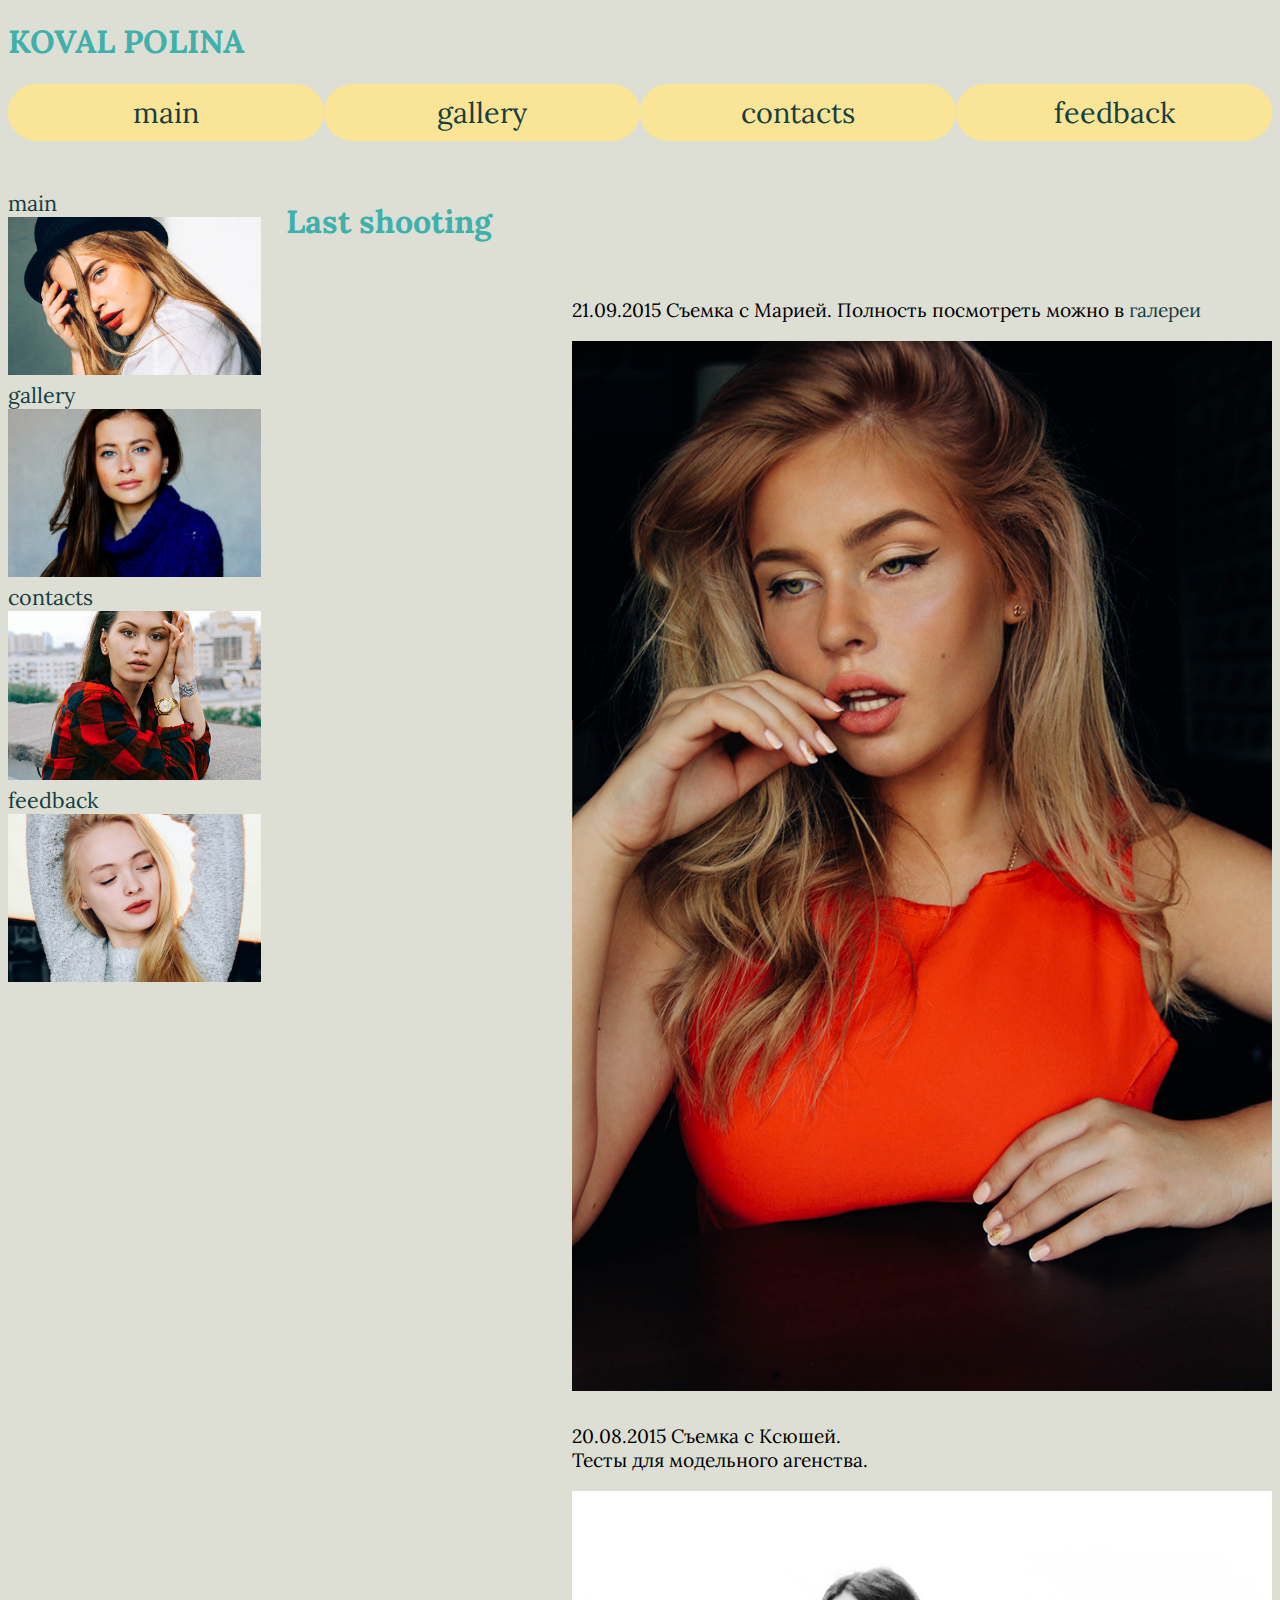
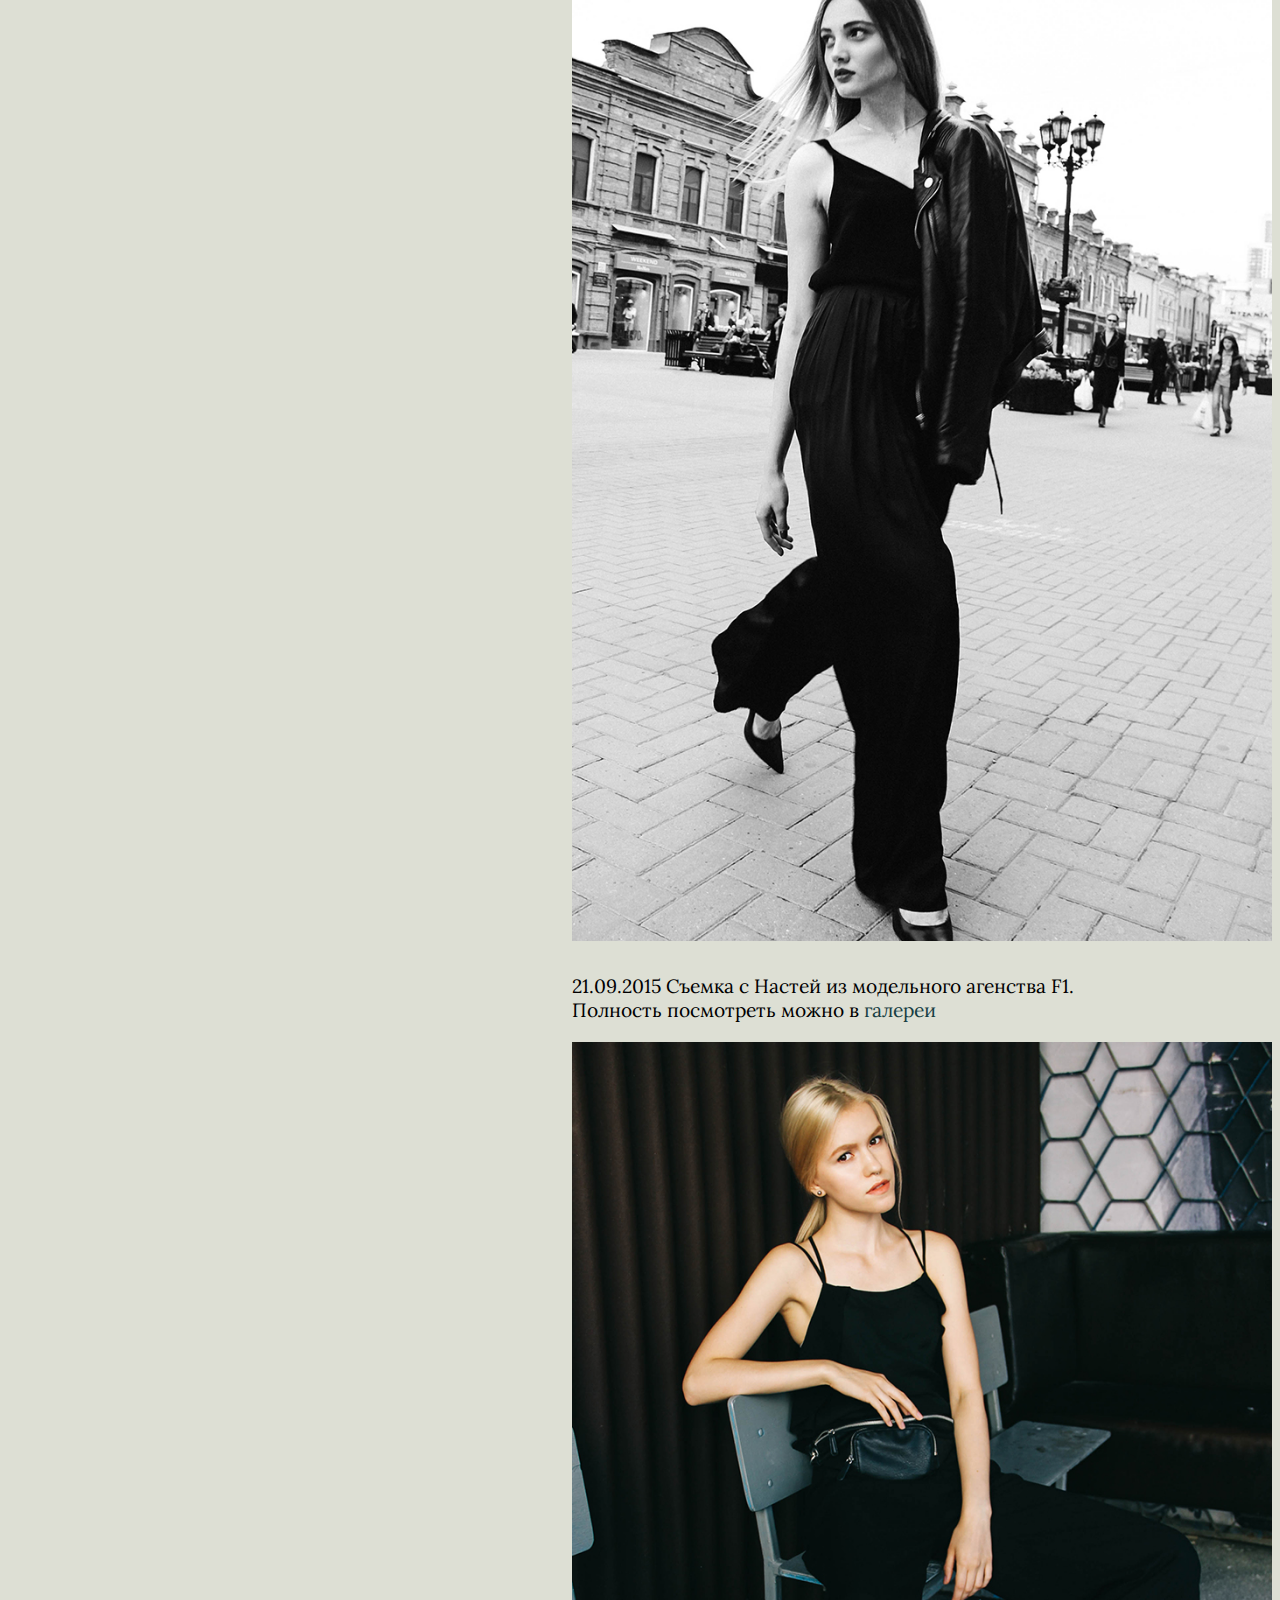
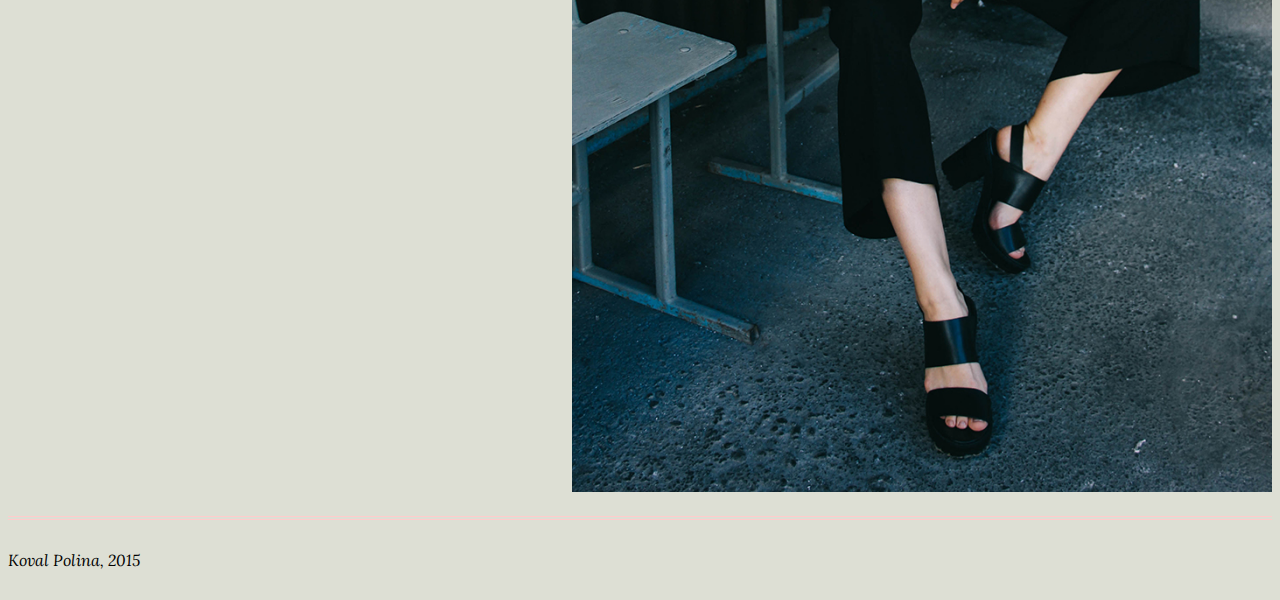
==== index.html @ 61c6f48f "pk" ====
<!DOCTYPE html>
<html lang="ru">
    <head>
        <meta charset="utf-8">
        <title>Koval Polina</title>
        <link rel="stylesheet" type="text/css" href="koval.css">
    </head>
    <body>
    	<header>
    		<h1>KOVAL POLINA</h1>
    		<nav class="textNav">
    			<ul>
    				<a href="./main.html"><li>main</li></a>
    				<li><a href="./gallery.html">gallery</a></li>
    				<li><a href="./contacts.html">contacts</a></li>
    				<li><a href="./feedback.html">feedback</a></li>
    			</ul>
    		</nav>
    	</header>
    	<main>
    		<section class="main">
    			<header>
    				<h2>Last shooting</h2>
                </header>
                <article>
                    <p>
                        21.09.2015 Съемка с Марией. Полность посмотреть можно в 
                        <a href="./gallery.html">галереи</a>
                    </p>
    				<img src="./main1.jpg" alt="foto1">
    			</article>
    			<article>
    				<p>
    					20.08.2015 Съемка с Ксюшей.<br> Тесты для модельного агенства.
    				</p>
    				<img src="./ksu1.jpg" alt="foto2">
    			</article>
    			<article>
    				<p>
                        21.09.2015 Съемка с Настей из модельного агенства F1.<br> Полность посмотреть можно в 
                        <a href="./gallery.html">галереи</a>
                    </p>
    				<img src="./nastya1.jpg" alt="foto3">
    			</article>
    		</section>
    	</main>
    	<nav class="navWithPic">
    		<ul>
    			<li><a href="./main.html">main<br><img src="./nav1.jpg" alt=""></a></li>
    			<li><a href="./gallery.html">gallery<br><img src="./nav2.jpg" alt=""></a></li>
    			<li><a href="./contacts.html">contacts<br><img src="./nav3.jpg" alt=""></a></li>
    			<li><a href="./feedback.html">feedback<br><img src="./nav4.jpg" alt=""></a></li>
    		</ul>
    	</nav>
    	<footer>
    		<address>
    			Koval Polina, 2015
    		</address>
    	</footer>
    </body>
</html>
---- koval.css ----
@import url(https://fonts.googleapis.com/css?family=Lora&subset=latin,cyrillic);
body{
	background: #dddfd4;
	font-family: 'Lora', serif;
}

main img {
    width: 100%;
    max-width: 700px;
    float: right;
}
.main {
	max-width: 1000px;
}
.main article{
	float: right;
}
article p{
	font-size: 120%;
}
main article img{
	float: none;
}
section{
	max-width: 1200px;
}
form{
	float: left;
	width: 40%;
}
form p{
	margin: 0px;
	font-size: 150%;
}
input {
	line-height:20pt;
	width: 100%;
	height: 10%;
	max-width: 500px;
	font-size: 150%;
}
.button {
	font-size: 100%;
	max-width: 200px;
}
textarea {
	width: 100%;
	max-width: 500px;
	font-size: 150%;
}
.ver{
	width: 45%;
	padding: 0px;
	padding-top: 30px;
	padding: 2%;
	float: none;
}
.fee{
	width: 50%;
	margin-top: 35px;
}
.hor{
	width: 94%;
	padding: 2%;
	max-width: none;
	float: none;
}
main p {
	padding-top: 10px;
}
header{
	max-width: 1300px;
	margin-left: auto;
	margin-right: auto;
}
.navWithPic img{
	width: 100%;
}
.textNav {
	display: table;
	width: 100%;

}
nav a {
	font-size: 120%;
	text-decoration: none;
	color: #173e43;
	font-family: 'Lora', serif;
}
h1{
	color: #3fb0ac;
	font-family: 'Lora', serif;
}
.textNav ul{
	list-style: none;
	display: table-row;
}
.textNav ul li{
    text-align: center;
    display: table-cell;
    padding: 10px;
	/*border: 3px solid #FF99CC;*/
	border-radius: 50px;
	background: #fae596;
	width: 25%;
	margin: 10px;
	font-size: 150%;
	font-family: 'Lora', serif;
}
.textNav ul li:hover{
	border: 3px solid #3fb0ac;
	padding: 7px;

}
h2{
	color: #3fb0ac;
	margin-top: 30px;
	font-size: 200%;
}
main {
    margin-top: 30px;
    float: right;
    width: 78%;
    min-width: 300px;
}

.navWithPic {
	font-size: large; 
    margin-top: 30px;
    float: left;
    width: 20%;
}
.navWithPic ul {
	list-style: none;
	width: 100%;
	padding: 0px;
}
section address {
	float: left;
	font-size: 170%;
}
section a{
	text-decoration: none;
	color: #173e43;
}
footer {
    padding-bottom: 30px;
    float: left;
    margin-top: 20px;
    padding-top: 30px;
    width: 100%;
    border-top: 4px double #FFCCCC;
}
@media screen and (max-width: 700px) {

	header{
		margin: 0px;
	}
	
	.textNav {
		display: block;
	}
	.textNav ul {
		 display: block;
		 padding: 0px;
	}
	.textNav ul li {
		display: list-item;
		margin: 3px;
		width: 90%;
	}
	main {
		padding: 0px;
		float: left;
		width: 100%;
 	}
 	main img, {
 		width: 100%;
 	}
 	.navWithPic{
 		padding: 0;
 		margin-right: 20px;
 		margin-left: auto;
 		width: 100%;
 		font-size: 20pt;
 	}
 	.navWithPic ul{
 		width: 100%;
 		padding: 0px;
 	}
 	.navWithPic img{
 		width: 100%;
 	}
 	.ver{
 		padding:0px;
 		width: 49%
 	}
 	.hor{
 		width: 100%;
 		padding: 0px;
 	}
 	.fee{
 		width: 100%;
 		margin-top: 10px;
 	}
 	form{
 		width: 100%;
 	}
}
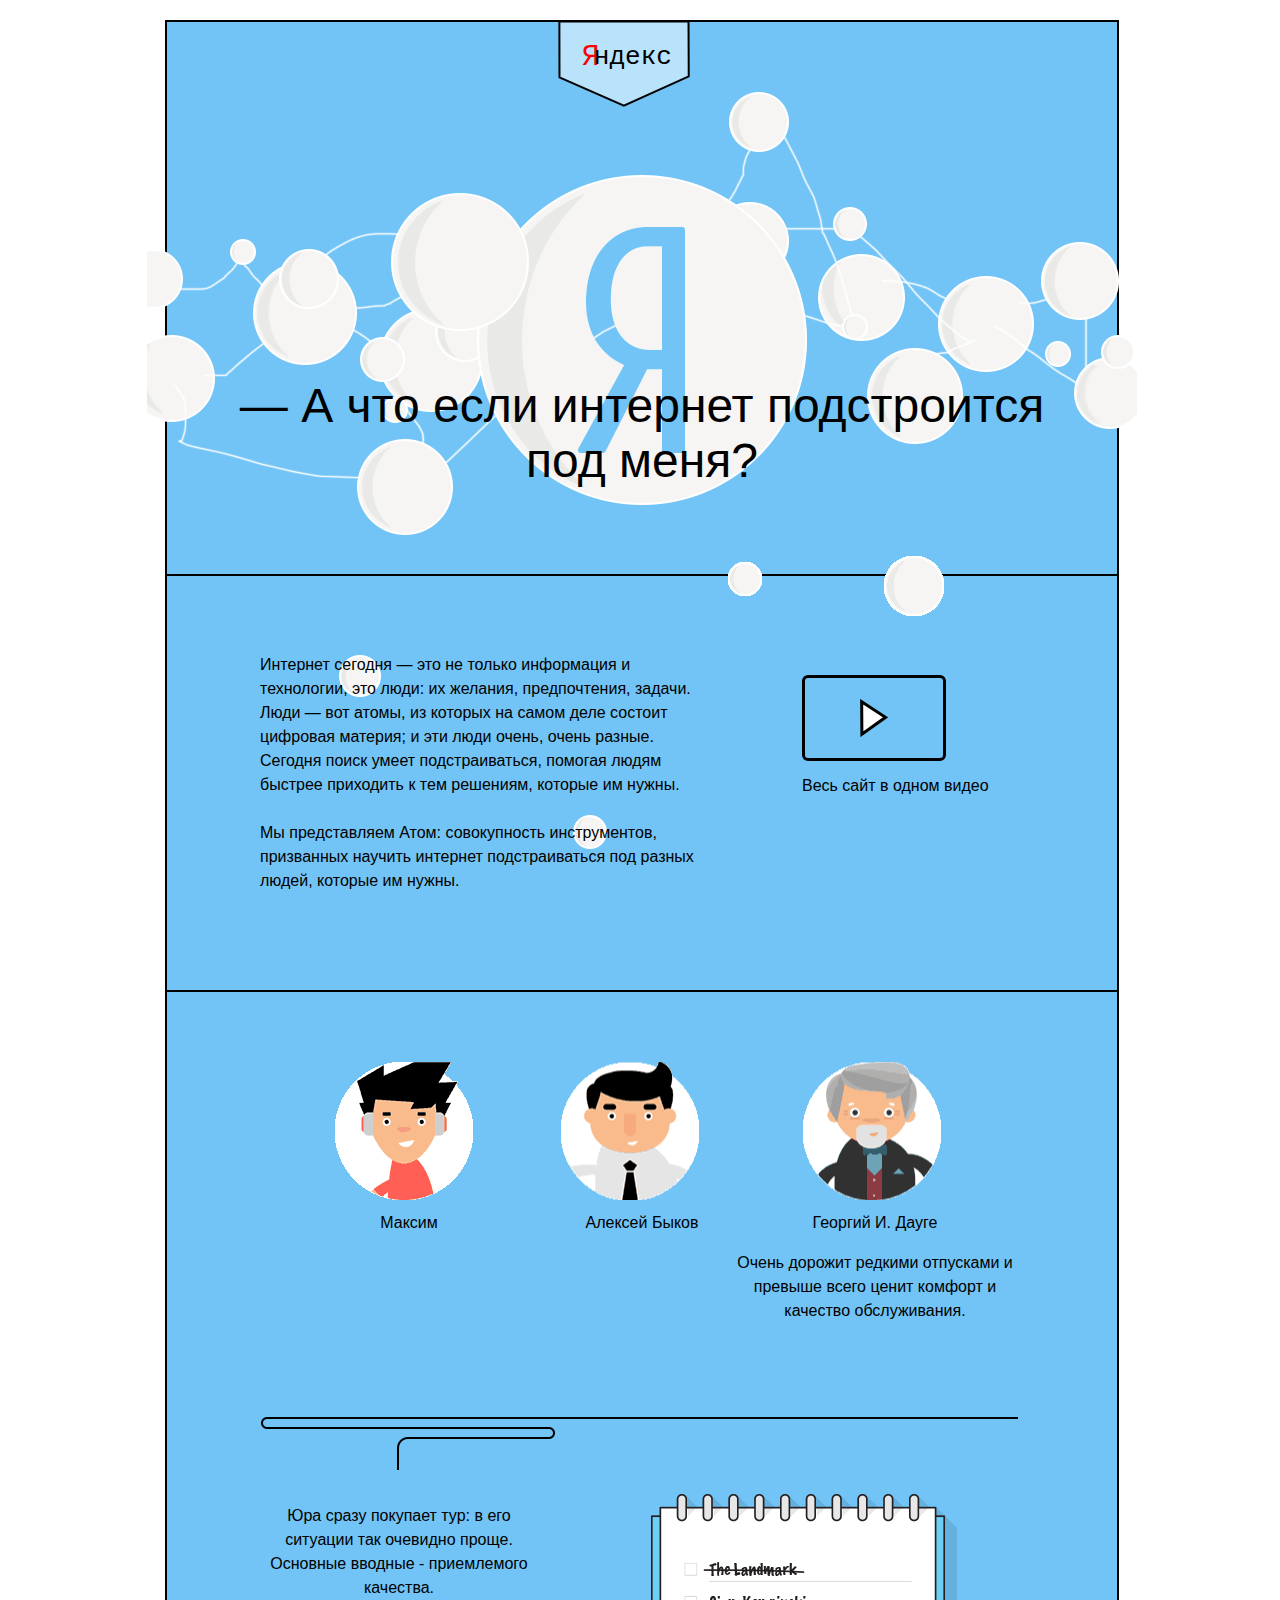
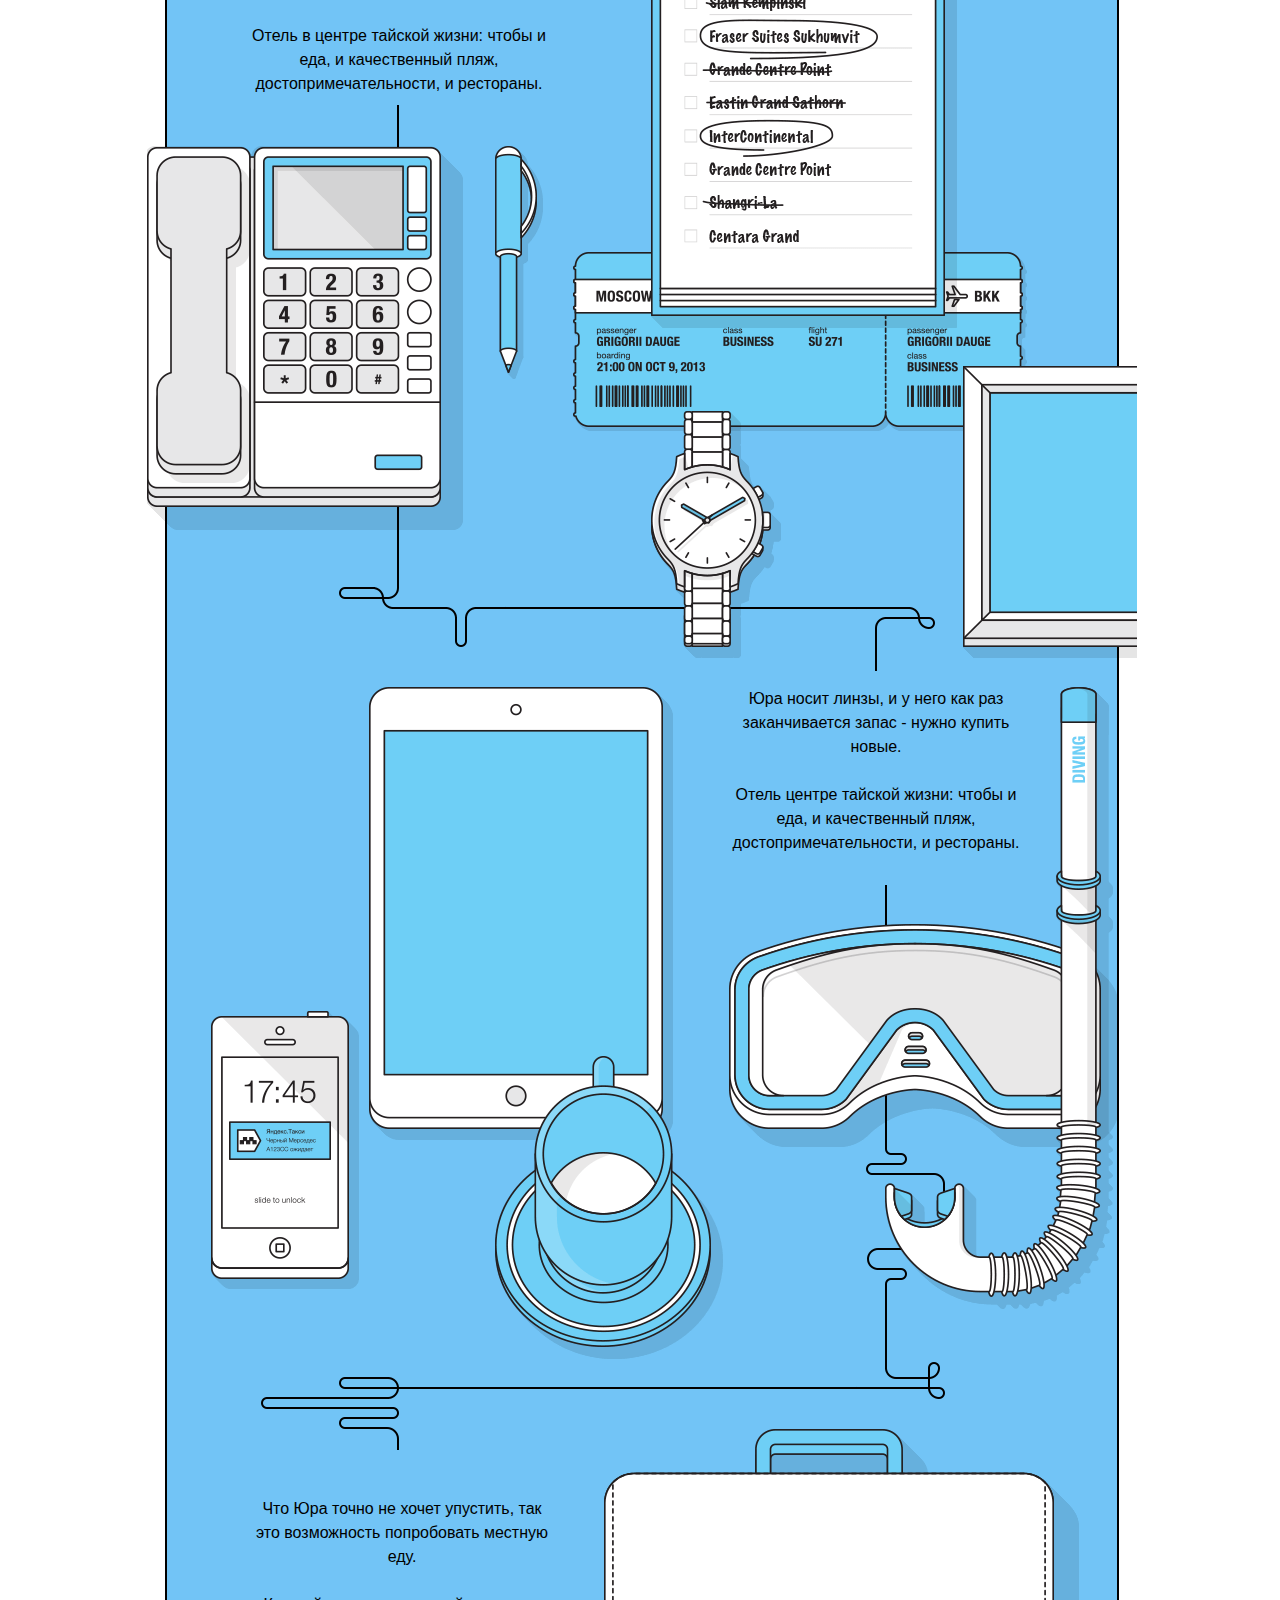
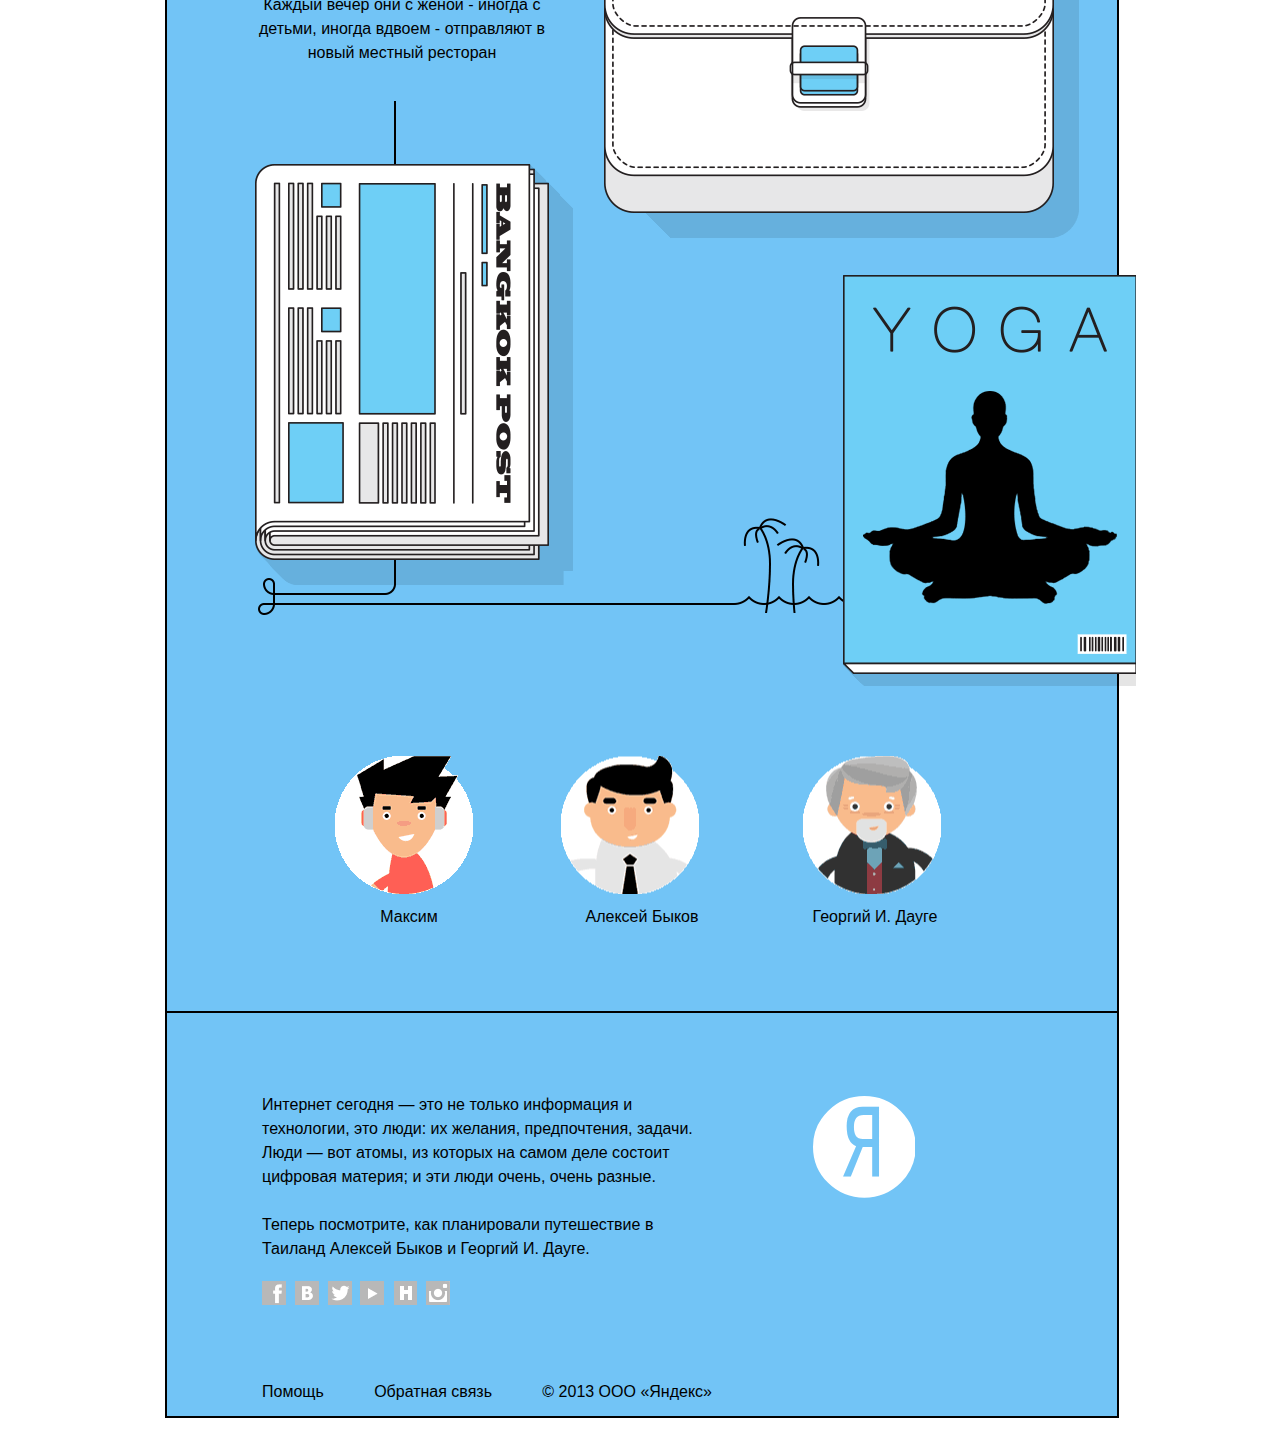
==== commit c5130b6d: "new" ====
--- a/index.html
+++ b/index.html
@@ -2,60 +2,192 @@
 <html lang="ru">
     <head>
         <meta charset="utf-8">
-        <title>Koval Polina</title>
-        <link rel="stylesheet" type="text/css" href="koval.css">
+        <title>Ответ на письмо</title>
+        <link rel="stylesheet" href="index.css">
     </head>
     <body>
-    	<header>
-    		<h1>KOVAL POLINA</h1>
-    		<nav class="textNav">
-    			<ul>
-    				<a href="./main.html"><li>main</li></a>
-    				<li><a href="./gallery.html">gallery</a></li>
-    				<li><a href="./contacts.html">contacts</a></li>
-    				<li><a href="./feedback.html">feedback</a></li>
-    			</ul>
-    		</nav>
-    	</header>
-    	<main>
-    		<section class="main">
-    			<header>
-    				<h2>Last shooting</h2>
-                </header>
-                <article>
+        <input type="radio" name="person" id="person1" class="person1">
+        <input type="radio" name="person" id="person2" class="person2">
+        <input type="radio" name="person" id="person3" class="person3" checked>
+        <div class="page">
+            <header>
+                <svg width="138" height="92" xmlns="http://www.w3.org/2000/svg" class="img" >
+                    <g>
+                        <path fill="#ffffff" stroke="#000"
+                        stroke-width="2" d="m4.375,4.25l129.14,
+                        0.23485l0.235,54.95315l-64.8685,29.312l-64.389,
+                        -28.3727l-0.1175,-56.12729l0,-0.00001z" id="svg_1"/>
+                        <text xml:space="preserve" text-anchor="middle"
+                        font-family="Monospace" font-size="29" id="svg_2" y="47.5"
+                        x="35.625" stroke-width="0" stroke="#000000" fill="#ff0000">Я</text>
+                        <text xml:space="preserve" text-anchor="middle" font-family="Monospace"
+                        font-size="26" id="svg_3" y="47.25" x="77.875"
+                        stroke-width="0" stroke="#000000" fill="#000000">ндекс</text>
+                    </g>
+                </svg>
+                <div class="h1">— А что если интернет подстроится под меня?</div>
+                <div class="bubbles"><img src="./img/bubbles.png"></div>
+                <p>
+                    Интернет сегодня — это не только информация и технологии, это люди: их желания,
+                    предпочтения, задачи. Люди — вот атомы, из которых на самом деле состоит
+                    цифровая материя; и эти люди очень, очень разные. Сегодня поиск умеет подстраиваться,
+                    помогая людям быстрее приходить к тем решениям, которые им нужны.<br><br>
+                    Мы представляем Атом: совокупность инструментов, призванных научить интернет
+                    подстраиваться под разных людей, которые им нужны.
+                </p>
+                <div class="play">
+                    <div class="play-img">
+                        <svg width="28" height="38" xmlns="http://www.w3.org/2000/svg">
+                            <g>
+                                <path transform="rotate(0.8658662438392639 13.470695495605828,
+                                19.130661010742223) "
+                                id="svg_1" d="m2.14005,35.3761l-0.72017,
+                                -32.49088l24.10163,15.24712l-23.38146,17.24376z"
+                                stroke-width="3" stroke="#000000" fill="#ffffff"/>
+                            </g>
+                        </svg>
+                    </div>
                     <p>
-                        21.09.2015 Съемка с Марией. Полность посмотреть можно в 
-                        <a href="./gallery.html">галереи</a>
+                        Весь сайт в одном видео
                     </p>
-    				<img src="./main1.jpg" alt="foto1">
-    			</article>
-    			<article>
-    				<p>
-    					20.08.2015 Съемка с Ксюшей.<br> Тесты для модельного агенства.
-    				</p>
-    				<img src="./ksu1.jpg" alt="foto2">
-    			</article>
-    			<article>
-    				<p>
-                        21.09.2015 Съемка с Настей из модельного агенства F1.<br> Полность посмотреть можно в 
-                        <a href="./gallery.html">галереи</a>
+                </div>
+            </header>
+            <div class="main">
+                <div class="persons">
+                    <div class="person name1">
+                        <label for="person1" class="person1"></label> 
+                        <div class="border"></div>
+                        <span>Максим</span>
+                        <p class="holiday-type">
+                            Предпочитает путешествовать самостоятельно и налегке. 
+                            Уверен, что только так можно проникнуться культурой страны.
+                        </p>
+                    </div>
+                    <div class="person name2">
+                        <label for="person2" class="person2"></label>
+                        <div class="border"></div>
+                        <span>Алексей Быков</span>
+                        <p class="holiday-type">
+                            В отпуск ездит вместе с женой и дочкой.
+                            Считает, что отдыхать лучше всего в отелях на побережье.
+                        </p>
+                    </div>
+                    <div class="person name3">
+                        <label for="person3" class="person3"></label>
+                        <div class="border"></div>
+                        <span>Георгий И. Дауге</span>
+                        <p class="holiday-type">
+                            Очень дорожит редкими отпусками и превыше всего ценит комфорт и 
+                            качество обслуживания.
+                        </p>
+                    </div>
+                </div>
+                <div class="main1">
+                    <p>
+                        Юра сразу покупает тур: в его ситуации так очевидно проще. 
+                        Основные вводные - приемлемого качества.<br><br>
+                        Отель в центре тайской жизни: чтобы и еда, и качественный пляж, 
+                        достопримечательности, и рестораны.
                     </p>
-    				<img src="./nastya1.jpg" alt="foto3">
-    			</article>
-    		</section>
-    	</main>
-    	<nav class="navWithPic">
-    		<ul>
-    			<li><a href="./main.html">main<br><img src="./nav1.jpg" alt=""></a></li>
-    			<li><a href="./gallery.html">gallery<br><img src="./nav2.jpg" alt=""></a></li>
-    			<li><a href="./contacts.html">contacts<br><img src="./nav3.jpg" alt=""></a></li>
-    			<li><a href="./feedback.html">feedback<br><img src="./nav4.jpg" alt=""></a></li>
-    		</ul>
-    	</nav>
-    	<footer>
-    		<address>
-    			Koval Polina, 2015
-    		</address>
-    	</footer>
+                </div>
+                <div class="main2">
+                    <p>
+                        Юра носит линзы, и у него как раз заканчивается запас - нужно купить новые.<br><br>
+                        Отель центре тайской жизни: чтобы и еда, и качественный пляж, 
+                        достопримечательности, и рестораны.
+                    </p>
+                </div>
+                <div class="main3">
+                    <p>
+                        Что Юра точно не хочет упустить, так это возможность 
+                        попробовать местную еду.<br><br>
+                        Каждый вечер они с женой - иногда с детьми, 
+                        иногда вдвоем - отправляют в новый местный ресторан
+                    </p>
+                </div>
+            </div>
+            <footer>
+                <div class="persons">
+                    <div class="person name1">
+                        <label for="person1" class="person1"></label> 
+                        <div class="border"></div>
+                        <span>Максим</span>
+                    </div>
+                    <div class="person name2">
+                        <label for="person2" class="person2"></label>
+                        <div class="border"></div>
+                        <span>Алексей Быков</span>
+                    </div>
+                    <div class="person name3">
+                        <label for="person3" class="person3"></label>
+                        <div class="border"></div>
+                        <span>Георгий И. Дауге</span>
+                    </div>
+                </div>
+                <div class="middle">
+                    <p>
+                        Интернет сегодня — это не только информация и технологии, это люди:
+                        их желания, предпочтения, задачи. Люди — вот атомы, из которых на
+                        самом деле состоит цифровая материя; и эти люди очень, очень разные.<br><br>
+                        Теперь посмотрите, как планировали путешествие в Таиланд Алексей Быков и 
+                        Георгий И. Дауге.
+                    </p>
+                    <svg width="102" height="102" xmlns="http://www.w3.org/2000/svg" class="blue">        
+                        <g>
+                            <ellipse fill="#fff" stroke="#ffffff" stroke-width="5"
+                            cx="51.375" cy="50.875" id="svg_1" rx="48.875" ry="48.375"/>
+                            <text fill="#72c4f6" stroke="#ffffff" stroke-width="0"
+                            stroke-linejoin="null" stroke-linecap="null" x="15.93502"
+                            y="43.08779" id="svg_2" font-size="52" font-family="Monospace"
+                            text-anchor="middle" xml:space="preserve"
+                            transform="matrix(1.4880840804098103,0,0,
+                            2.519230842590332,27.032601421220683,-27.894232273101814) "
+                            font-weight="normal" font-style="normal">я</text>
+                        </g>
+                    </svg>
+                    <svg width="102" height="102" xmlns="http://www.w3.org/2000/svg" class="red">        
+                        <g>
+                            <ellipse fill="#fff" stroke="#ffffff" stroke-width="5"
+                            cx="51.375" cy="50.875" id="svg_1" rx="48.875" ry="48.375"/>
+                            <text fill="#ff8283" stroke="#ffffff" stroke-width="0"
+                            stroke-linejoin="null" stroke-linecap="null"
+                            x="15.93502" y="43.08779" id="svg_2" font-size="52"
+                            font-family="Monospace" text-anchor="middle"
+                            xml:space="preserve"
+                            transform="matrix(1.4880840804098103,0,0,
+                            2.519230842590332,27.032601421220683,-27.894232273101814) "
+                            font-weight="normal" font-style="normal">я</text>
+                        </g>
+                    </svg>
+                    <svg width="102" height="102" xmlns="http://www.w3.org/2000/svg" class="yellow">       
+                        <g>
+                            <ellipse fill="#fff" stroke="#ffffff" stroke-width="5"
+                            cx="51.375" cy="50.875" id="svg_1" rx="48.875" ry="48.375"/>
+                            <text fill="#ffe05d" stroke="#ffffff" stroke-width="0"
+                            stroke-linejoin="null" stroke-linecap="null" x="15.93502"
+                            y="43.08779" id="svg_2" font-size="52" font-family="Monospace"
+                            text-anchor="middle" xml:space="preserve" 
+                            transform="matrix(1.4880840804098103,0,0,
+                            2.519230842590332,27.032601421220683,-27.894232273101814) "
+                            font-weight="normal" font-style="normal">я</text>
+                        </g>
+                    </svg>
+                </div>
+                <div class="social">
+                    <a href="https://www.facebook.com/" class="facebook"></a>
+                    <a href="https://www.vk.com/" class="vk"></a>
+                    <a href="https://twitter.com" class="twitter"></a>
+                    <a href="https://www.youtube.com" class="youtube"></a>
+                    <a href="http://habrahabr.ru/" class="habr"></a>
+                    <a href="https://www.instagram.com/" class="instagram"></a>
+                </div>
+                <div class="last">
+                    <a href="#">Помощь</a>
+                    <a href="#">Обратная связь</a>
+                    <address>&copy; 2013  ООО «Яндекс»</address>
+                </div>
+            </footer>              
+        </div>
+        <!-- Мостить свой путь к успеху тут  -->
     </body>
-</html>+</html>
--- a/index.css
+++ b/index.css
@@ -0,0 +1,376 @@
+body
+{
+    background-color: #fff;
+    width: 950px;
+    margin: auto;
+    height: 4594px;
+    padding: 20px;
+}
+.page
+{
+    background-color: #72c4f6;
+    font-family: Arial;
+    height: 4594px;
+    margin: auto;
+    width: 950px;
+    border: 2px solid #000;
+}
+
+.page header,
+.page .main,
+.page footer
+{
+    margin-left: -20px;
+}
+
+header
+{
+    background-image: url(./img/head.png);
+    background-repeat: no-repeat;
+    height: 968px;
+    position: relative;
+    width: 990px;
+}
+
+.img path
+{
+    fill-opacity: .5;
+}
+
+.h1
+{
+    font-size: 3em;
+    margin: 265px auto auto;
+    text-align: center;
+    width: 850px;
+    padding-left: 50px;
+    padding-right: 50px;
+    height: 196px;
+    border-bottom: 2px solid #000;
+}
+
+.bubbles
+{
+    width: 950px;
+    height: 60px;
+    margin-top: -20px;
+}
+.bubbles img
+{
+    margin-left: 581px;
+}
+
+header .img
+{
+    margin-left: 408px;
+    margin-top: -5px;
+}
+
+.play-img
+{
+    width: 138px;
+    height: 80px;
+    border: 3px solid #000;
+    border-radius: 6px;
+    display: flex;
+    justify-content: center;
+}
+
+.play-img svg
+{
+    align-self: center;
+}
+
+header .play
+{
+    position: absolute;
+    right: 0;
+    top: 653px;
+    width: 335px;
+}
+
+header > p
+{
+    margin-left: 113px;
+    margin-top: 37px;
+    text-align: start;
+    width: 451px;
+    line-height: 1.5;
+}
+
+.main
+{
+    line-height: 1.5;
+}
+
+label:hover
+{
+    cursor: pointer;
+}
+
+label:before
+{
+    background-image: url(./img/persons.png);
+    content: '';
+    height: 138px;
+    left: 168px;
+    position: absolute;
+    top: 70px;
+    width: 138px;
+}
+
+.persons p
+{
+    text-align: center;
+}
+
+label[class='person2']:before
+{
+    background-position: center;
+    left: 394px;
+}
+
+label[class='person3']:before
+{
+    background-position: right;
+    left: 636px;
+}
+
+.persons div
+{
+    display: flex;
+    flex-direction: column;
+    flex-wrap: wrap;
+    align-items: center;
+    width: 253px;
+}
+
+.persons .border
+{
+    width: 155px;
+    height: 155px;
+    border: 2px solid #fff;
+    border-radius: 120px;
+    margin-top: -15px;
+    margin-right: 25px;
+    opacity: 0;
+}
+
+.name1 span,
+.name1 p
+{
+    margin-right: -40px;
+}
+
+.name1 .border
+{
+    margin-right: -30px;
+}
+
+.name3 span,
+.name3 p
+{
+    margin-left: -40px;
+}
+
+.name3 .border
+{
+    margin-left: -21px;
+}
+
+.main1
+{
+    background-image: url(./img/main1.png);
+    height: 854px;
+    width: 990px;
+    z-index: 2;
+}
+
+.person
+{
+    z-index: 1000;
+}
+
+.main1 p
+{
+    margin: 0;
+    padding-left: 105px;
+    padding-top: 87px;
+    text-align: center;
+    width: 294px;
+}
+
+.main2
+{
+    background-image: url(./img/main2.png);
+    height: 763px;
+    margin-left: 64px;
+    width: 908px;
+}
+
+.main2 p
+{
+    margin-left: 518px;
+    text-align: center;
+    width: 294px;
+}
+
+.main3
+{
+    background-image: url(./img/main3.png);
+    height: 857px;
+    margin-left: 108px;
+    margin-top: -37px;
+    width: 881px;
+}
+
+.main3 p
+{
+    padding-top: 68px;
+    text-align: center;
+    width: 294px;
+}
+
+footer
+{
+    line-height: 1.5;
+    width: 950px;
+}
+
+footer p
+{
+    height: 188px;
+    margin-bottom: 0;
+    margin-left: 115px;
+    margin-top: 80px;
+    width: 451px;
+}
+
+.last,
+.social
+{
+    display: flex;
+    justify-content: space-between;
+    margin-left: 115px;
+    width: 450px;
+}
+
+address
+{
+    display: inline;
+    font-style: normal;
+}
+
+a
+{
+    color: #000;
+    text-decoration: none;
+}
+
+.social
+{
+    height: 24px;
+    width: 188px;
+}
+
+.social a
+{
+    background-image: url([data-uri]);
+    height: 24px;
+    width: 24px;
+}
+
+.vk
+{
+    background-position: -32px;
+}
+
+.twitter
+{
+    background-position: -64px;
+}
+
+.youtube
+{
+    background-position: -97px;
+}
+
+.habr
+{
+    background-position: -130px;
+}
+
+.instagram
+{
+    background-position: -164px;
+}
+
+.last
+{
+    margin-top: 75px;
+}
+
+input.person1:checked ~ .page,
+input.person1:checked ~ .page .name1 .holiday-type,
+input.person1:checked ~ .page .yellow
+{
+    background-color: #ffe05d;
+    display: block;
+}
+
+input.person2:checked ~ .page,
+input.person2:checked ~ .page .name2 .holiday-type,
+input.person2:checked ~ .page .red
+{
+    background-color: #ff8283;
+    display: block;
+}
+
+input.person3:checked ~ .page .name3 .holiday-type,
+input.person3:checked ~ .page .blue
+{
+    display: block;
+}
+
+.person:hover div
+{
+    opacity: 1;
+}
+
+input,
+.holiday-type
+{
+    display: none;
+}
+
+footer .persons
+{
+    height: 250px;
+    border-bottom: 2px solid #000;
+    border-top: none;
+}
+
+.middle
+{
+    display: flex;
+}
+
+.middle svg
+{
+    display: none;
+    align-self: center;
+    margin-left: 100px;
+}
+
+.persons
+{
+    display: flex;
+    width: 950px;
+    justify-content: center;
+    height: 350px;
+    margin-left: 20px;
+    position: relative;
+    padding-top: 75px;
+    text-align: center;
+    border-top: 2px solid #000;
+}
